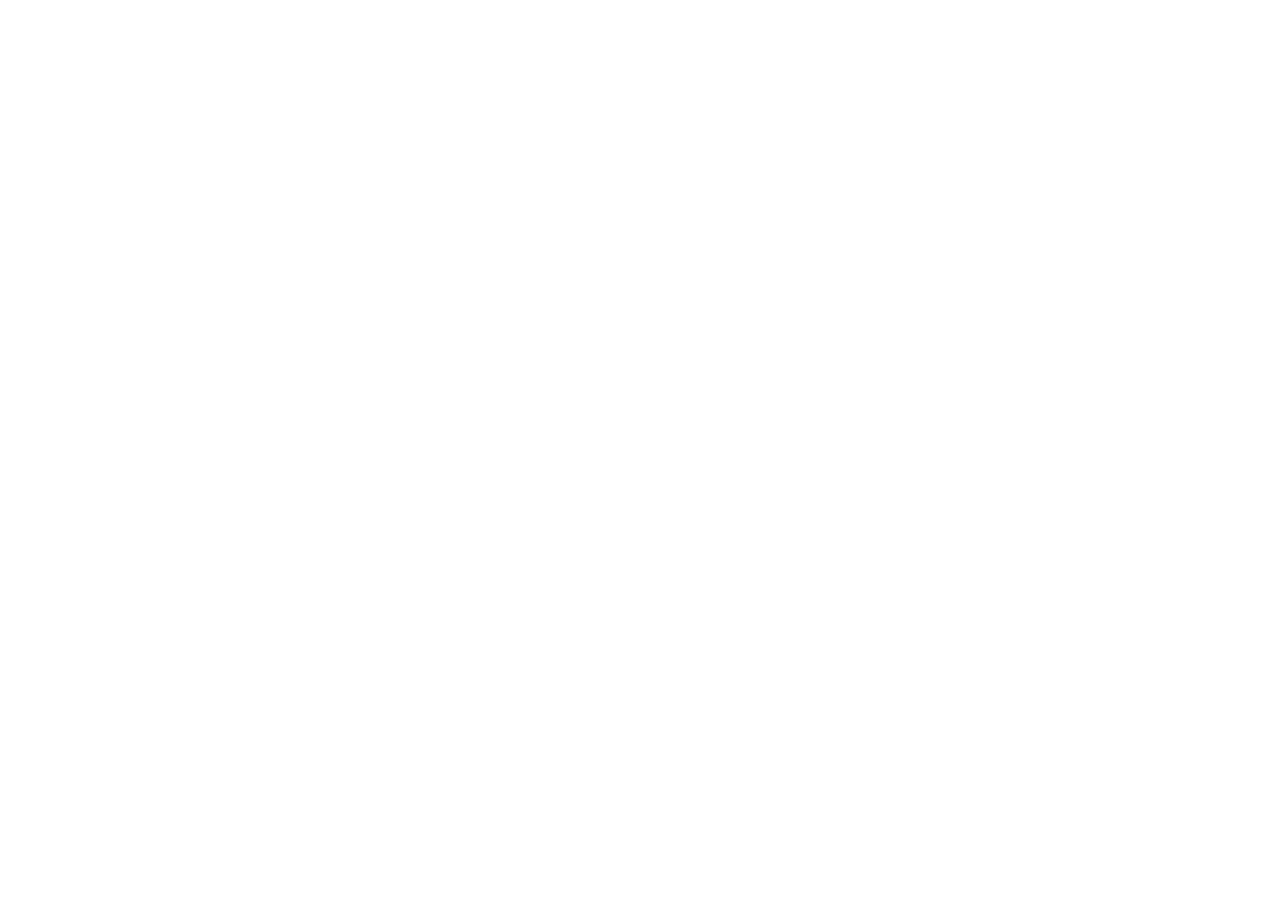
==== test/html/index.html @ 5bee93fb "init" ====
<!DOCTYPE html>
<html lang="en">
<head>
    <meta charset="UTF-8">
    <meta name="viewport" content="width=device-width, initial-scale=1.0">
    <title>index</title>
</head>
<body>
    
</body>
</html>
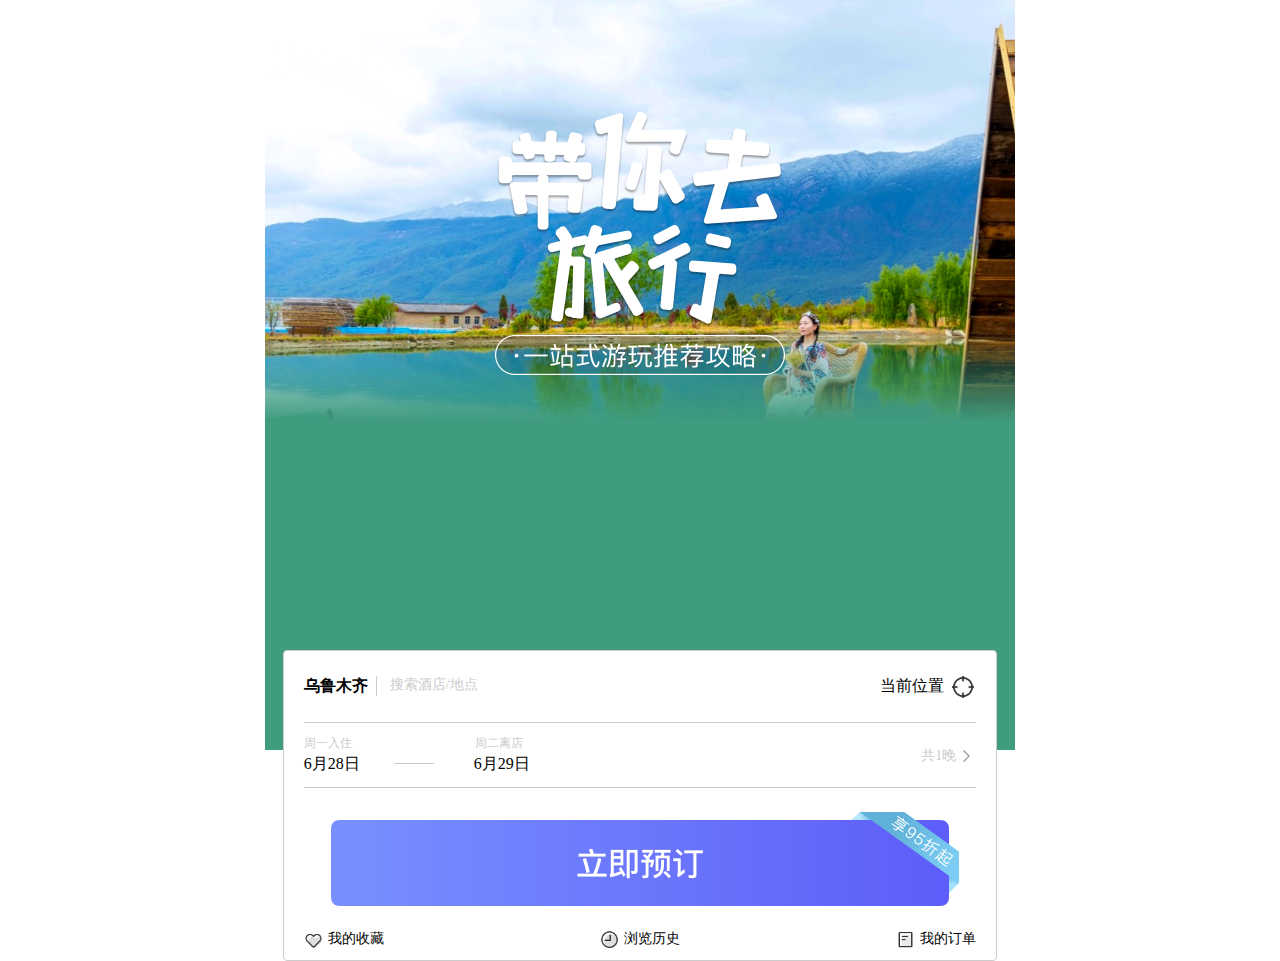
==== commit 2627a48a: "head ticket-msg" ====
--- a/test/html/index.html
+++ b/test/html/index.html
@@ -4,8 +4,45 @@
     <meta charset="UTF-8">
     <meta name="viewport" content="width=device-width, initial-scale=1.0">
     <title>index</title>
+    <link rel="stylesheet" href="../css/index.css">
 </head>
 <body>
-    
+    <div class="home-page">
+        <div class="head-bg"></div>
+        <div class="ticket-msg">
+            <div class="ticket-msg-cont">
+                <div class="search">
+                    <div class="place">乌鲁木齐</div>
+                    <span class="fengexian"></span>
+                    <div class="search-input">搜索酒店/地点</div>
+                    <div class="curren-place">当前位置</div>
+                 </div>
+                 <div class="ticket-date">
+                     <div class="into-out-note">
+                         <span>周一入住</span>
+                         <span>周二离店</span>
+                     </div>
+                     <div class="hengxian"></div>
+                     <div class="into-out-time">
+                        <div class="into-time">6月28日</div>
+                        <div class="out-time">6月29日</div>
+                     </div>
+                     <div class="total-days">共1晚</div>
+                 </div>
+                 <div class="reserve-btn">
+                    
+                 </div>
+                 <div class="bottom-menu">
+                     <div class="my-collect">我的收藏</div>
+                     <div class="my-history">浏览历史</div>
+                     <div class="my-order">我的订单</div>
+                 </div>
+            </div>
+        </div>
+
+        <div class="coupon-container">
+            <div class="coupon-note"></div>
+        </div>
+    </div>
 </body>
 </html>--- a/test/css/index.css
+++ b/test/css/index.css
@@ -0,0 +1,161 @@
+html,body{
+    margin: 0;
+    padding: 0;
+}
+.home-page{
+    width:750px;
+    margin: auto;
+}
+/* 头部背景 */
+.head-bg {
+    width: 100%;
+    height: 750px;
+    background: url(../img/File\ 2.png);
+}
+.ticket-msg{
+    position: absolute;
+    width: 750px;
+    box-shadow: #ccc;
+    top: 650px;
+    text-align: center;
+}
+/* 搜索相关*/
+.ticket-msg-cont{
+   width: 95%;
+   margin: 0 auto;
+   background: white;
+   border-radius: 4px;
+   border: 1px solid #ccc;
+}
+.search{
+    display: flex;
+    padding: 25px 0;
+    margin: 0 20px;
+    border-bottom: 1px solid #ccc;
+    position: relative;
+}
+.place{
+    font-weight: bold;
+    font-family: '微软雅黑';
+}
+.fengexian{
+    width: 1px;
+    height: 20px;
+    background: #ccc;
+    display: block;
+    margin: 0 8px;
+}
+.search-input{
+    margin: 0 5px;
+    font-size: 14px;
+    color: #ccc;
+}
+.curren-place{
+    position: absolute;
+    right: 32px;
+
+}
+.curren-place:after{
+    background:url(../img/File\ 11.png)no-repeat;
+    width: 8px;
+    height: 8px;
+    padding: 10px;
+    content: '';
+    background-size: 80%;
+    position: absolute;
+    right: -36px;
+}
+
+
+/* 入住/离开日期 */
+.ticket-date{
+    padding: 12px 0;
+    margin: 0 20px;
+    border-bottom: 1px solid #ccc;
+    position: relative;
+}
+.into-out-note{
+    color: #ccc;
+    font-size: 12px;
+    left: 0;
+    top: 12px;
+    position: absolute;
+}
+.into-out-note span{
+    padding-right: 120px;
+}
+.hengxian{
+    height: 1px;
+    width: 40px;
+    background: #ccc;
+    position: relative;
+    top: 28px;
+    left: 90px;
+}
+.into-out-time{
+    display: flex;
+    -border: 1px solid yellow;
+    margin: 18px 20px 0 0;
+}
+.into-time{
+
+}
+.out-time{
+    margin-left: 114px;
+}
+.total-days{
+    position: absolute;
+    right:20px;
+    top: 24px;
+    font-size: 14px;
+    color: #ccc;
+}
+.total-days:after{
+    background:url(../img/File\ 1.png)no-repeat;
+    width: 8px;
+    height: 8px;
+    padding: 10px;
+    content: '';
+    background-size: 55%;
+    position: absolute;
+    right: -30px;
+    top: 2px;
+
+}
+
+
+/* 预定按钮 */
+.reserve-btn{
+    background: url(../img/File\ 3.png)no-repeat;
+    width: 638px;
+    height: 130px;
+    margin: 0 auto;
+}
+
+
+/* head底部菜单栏 */
+.bottom-menu{
+    display: flex;
+    padding: 12px  0;
+    margin: 0 20px;
+    justify-content: space-between;
+    font-family: '微软雅黑';
+    font-size: 14px;
+}
+.bottom-menu div{
+    padding:0 0 0 24px;
+    background-size: 24%;
+    
+}
+.my-collect{
+    background: url(../img/File\ 13.png)no-repeat 0px 2px;
+
+}
+.my-history{
+    background: url(../img/File\ 19.png)no-repeat;
+
+}
+.my-order{
+    background: url(../img/File\ 20.png)no-repeat;
+
+}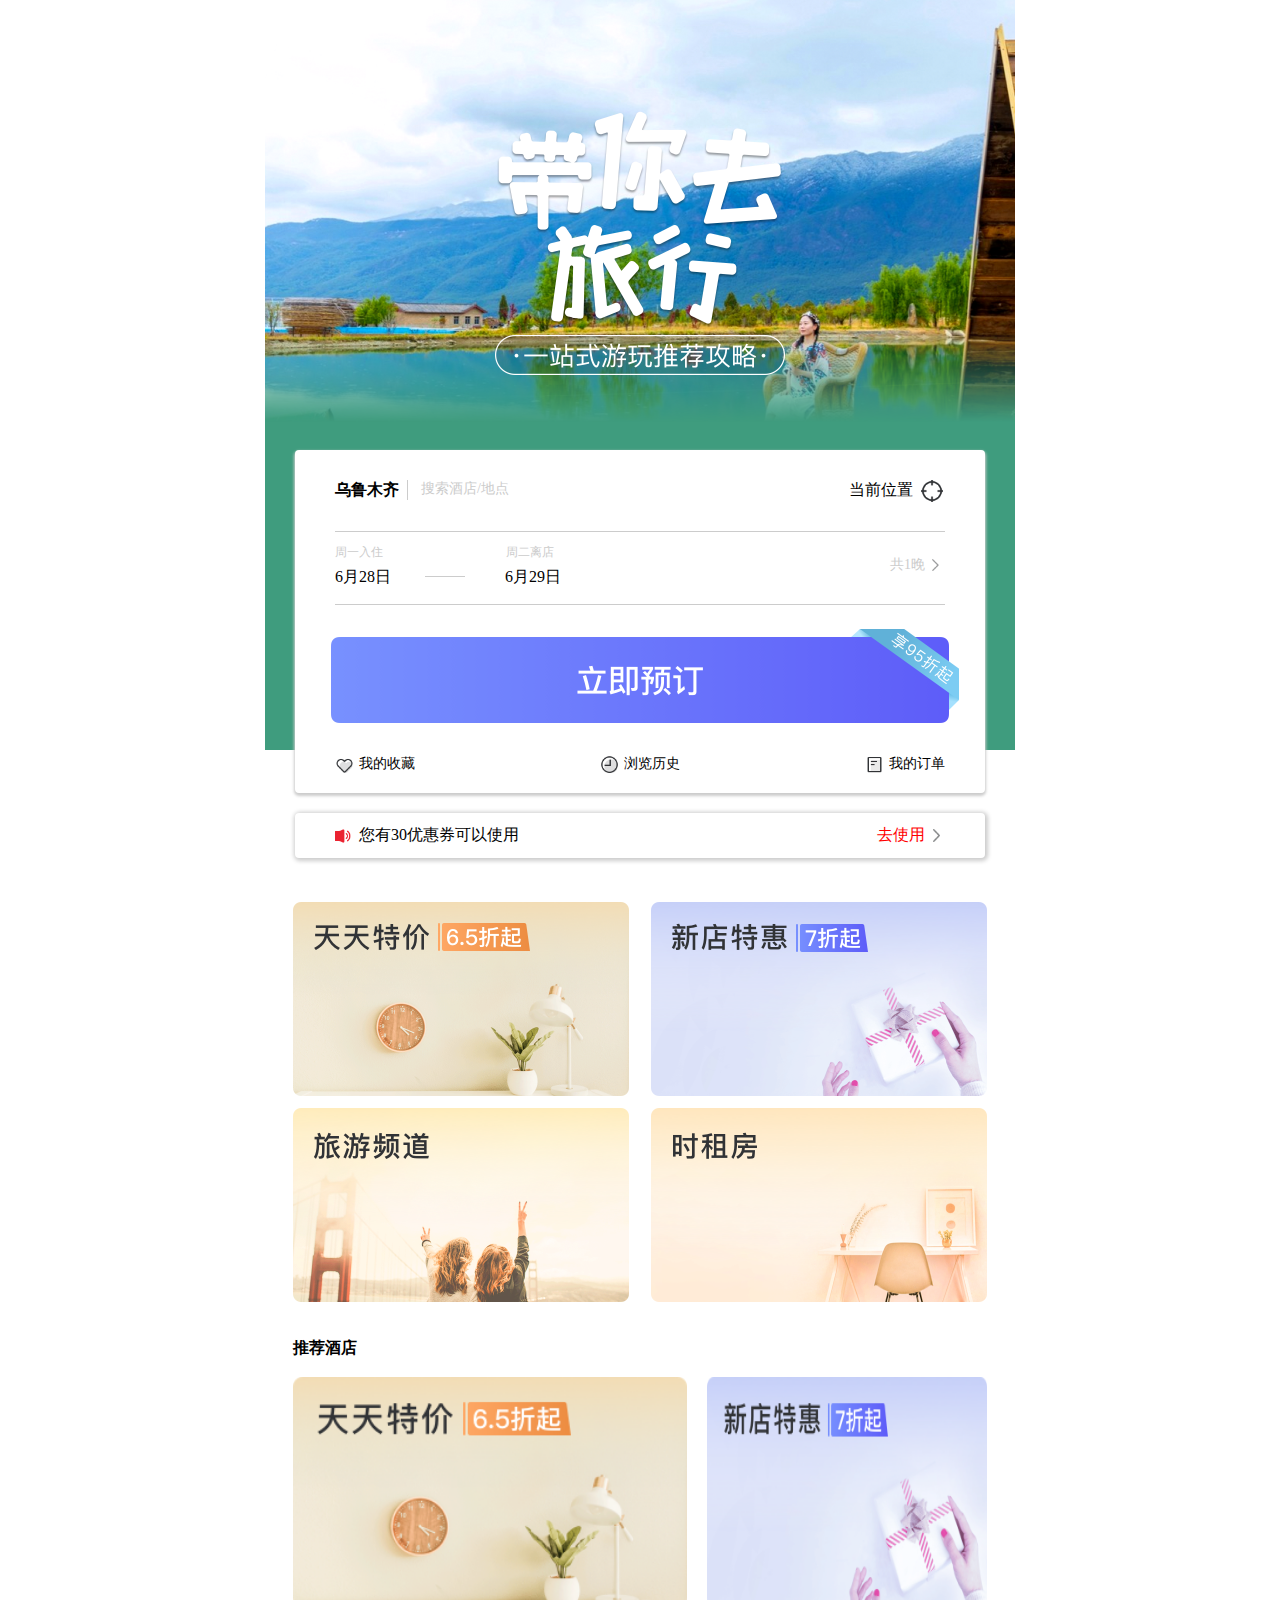
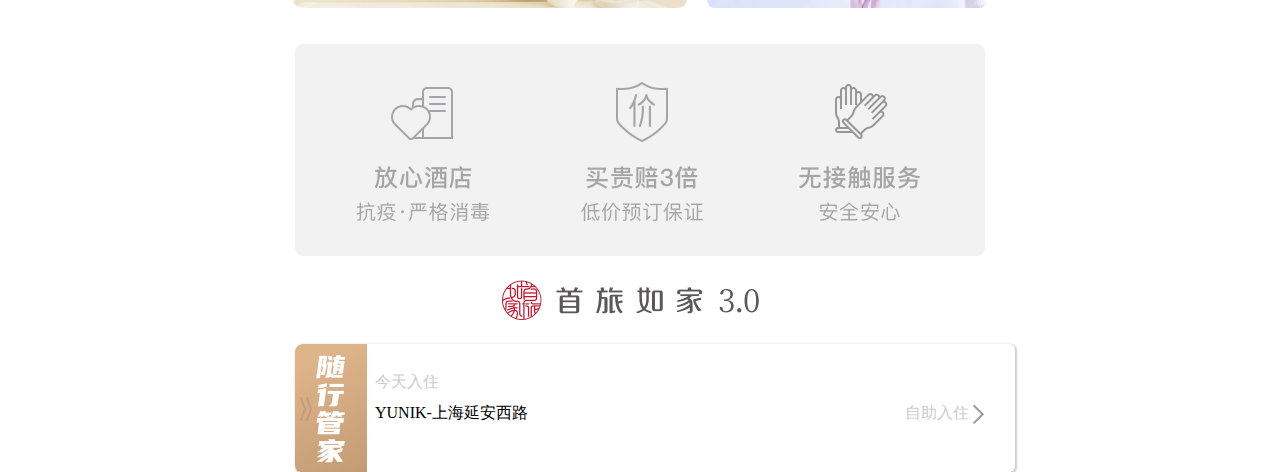
==== commit 56142cb1: "主内容" ====
--- a/test/html/index.html
+++ b/test/html/index.html
@@ -7,42 +7,88 @@
     <link rel="stylesheet" href="../css/index.css">
 </head>
 <body>
-    <div class="home-page">
-        <div class="head-bg"></div>
-        <div class="ticket-msg">
-            <div class="ticket-msg-cont">
-                <div class="search">
-                    <div class="place">乌鲁木齐</div>
-                    <span class="fengexian"></span>
-                    <div class="search-input">搜索酒店/地点</div>
-                    <div class="curren-place">当前位置</div>
-                 </div>
-                 <div class="ticket-date">
-                     <div class="into-out-note">
-                         <span>周一入住</span>
-                         <span>周二离店</span>
+    <!-- head区域 -->
+        <header class="home-page">
+            <div class="head-bg"></div>
+            <div class="ticket-msg">
+                <div class="ticket-msg-cont">
+                    <div class="search">
+                        <div class="place">乌鲁木齐</div>
+                        <span class="fengexian"></span>
+                        <div class="search-input">搜索酒店/地点</div>
+                        <div class="curren-place">当前位置</div>
                      </div>
-                     <div class="hengxian"></div>
-                     <div class="into-out-time">
-                        <div class="into-time">6月28日</div>
-                        <div class="out-time">6月29日</div>
+                     <div class="ticket-date">
+                         <div class="into-out-note">
+                             <span>周一入住</span>
+                             <span>周二离店</span>
+                         </div>
+                         <div class="hengxian"></div>
+                         <div class="into-out-time">
+                            <div class="into-time">6月28日</div>
+                            <div class="out-time">6月29日</div>
+                         </div>
+                         <div class="total-days">共1晚</div>
                      </div>
-                     <div class="total-days">共1晚</div>
-                 </div>
-                 <div class="reserve-btn">
-                    
-                 </div>
-                 <div class="bottom-menu">
-                     <div class="my-collect">我的收藏</div>
-                     <div class="my-history">浏览历史</div>
-                     <div class="my-order">我的订单</div>
-                 </div>
+                     <div class="reserve-btn">
+                        
+                     </div>
+                     <div class="bottom-menu">
+                         <div class="my-collect">我的收藏</div>
+                         <div class="my-history">浏览历史</div>
+                         <div class="my-order">我的订单</div>
+                     </div>
+                </div>
+            </div>
+    
+            <div class="coupon-container">
+                <div class="coupon-note">
+                    <div class="note">您有30优惠券可以使用</div>
+                    <div class="to-use">去使用</div>
+                </div>
+            </div>   
+        </div>
+    </header>
+<!-- 主内容区域 -->
+    <div class="container">
+        <div class="show-img">
+            <ul>
+                <li><a href="#"><img src="../img/File 10.png" alt=""></a></li>
+                <li><a href="#"><img src="../img/File 15.png" alt=""></a></li>
+                <li><a href="#"><img src="../img/File 16.png" alt=""></a></li>
+                <li><a href="#"><img src="../img/File 17.png" alt=""></a></li>
+            </ul>
+        </div>
+        <div class="show-img rcmd-hotel">
+            <div>推荐酒店</div>
+            <ul>
+                <li class="grow-pic"><a href="#"><img src="../img/File 10.png" alt=""></a></li>
+                <li class="shrink-pic"><a href="#"><img src="../img/File 15.png" alt=""></a></li>
+            </ul>
+        </div>
+
+        <div class="quality-show">
+            <ul>
+                <li><img src="../img/File 18.png" alt=""></li>
+                <li class="hotel-logo"><img src="../img/File 6.png" alt=""></li>
+            </ul>
+        </div>
+
+        <div class="manager-container">
+            <div class="manager">
+                <div>YUNIK-上海延安西路</div>
+                <div class="self-into">自助入住</div>
+                <div class="today-into">今天入住</div>
             </div>
         </div>
+    </div>
 
-        <div class="coupon-container">
-            <div class="coupon-note"></div>
-        </div>
-    </div>
+    <footer>
+        <div ></div>
+        <div ></div>
+        <div ></div>
+        <div ></div>
+    </footer>
+    
 </body>
 </html>--- a/test/css/index.css
+++ b/test/css/index.css
@@ -1,8 +1,15 @@
-html,body{
+html,body,ul,li,a,img{
     margin: 0;
     padding: 0;
-}
-.home-page{
+    list-style: none;
+    text-decoration: none;
+    
+}
+/* 公用代码 */
+.search,  .ticket-date, .bottom-menu{
+    margin: 0 40px;
+}
+.home-page, .container{
     width:750px;
     margin: auto;
 }
@@ -13,24 +20,21 @@
     background: url(../img/File\ 2.png);
 }
 .ticket-msg{
-    position: absolute;
     width: 750px;
     box-shadow: #ccc;
-    top: 650px;
-    text-align: center;
+    margin-top: -300px;
 }
 /* 搜索相关*/
 .ticket-msg-cont{
-   width: 95%;
+   width: 92%;
    margin: 0 auto;
    background: white;
    border-radius: 4px;
-   border: 1px solid #ccc;
+   box-shadow: 0px 2px 3px 1px #ccc;
 }
 .search{
     display: flex;
-    padding: 25px 0;
-    margin: 0 20px;
+    padding: 30px 0;
     border-bottom: 1px solid #ccc;
     position: relative;
 }
@@ -69,8 +73,7 @@
 
 /* 入住/离开日期 */
 .ticket-date{
-    padding: 12px 0;
-    margin: 0 20px;
+    padding: 16px 0;
     border-bottom: 1px solid #ccc;
     position: relative;
 }
@@ -130,14 +133,14 @@
     width: 638px;
     height: 130px;
     margin: 0 auto;
+    cursor: pointer;
 }
 
 
 /* head底部菜单栏 */
 .bottom-menu{
     display: flex;
-    padding: 12px  0;
-    margin: 0 20px;
+    padding: 20px  0;
     justify-content: space-between;
     font-family: '微软雅黑';
     font-size: 14px;
@@ -158,4 +161,125 @@
 .my-order{
     background: url(../img/File\ 20.png)no-repeat;
 
+}
+
+
+/* 优惠券提示 */
+.coupon-container{
+    margin: 20px auto;
+    width: 92%;
+    background: white;
+    border-radius: 4px;
+    box-shadow: 1px 1px 4px 2px #ccc;
+}
+.coupon-note{
+    display: flex;
+    padding: 12px 0;
+    margin: 0px 40px;
+    justify-content: space-between;
+   
+
+}
+.note{
+    background: url(../img/File\ 5.png)no-repeat -2px 2px;
+    background-size: 10%;
+    padding-left: 24px;
+}
+.to-use{
+    color: red;
+    background: url(../img/File\ 4.png)no-repeat 80px 4px;
+    padding-left: 24px;
+    background-size: 8%;
+    padding-right: 20px;
+}
+
+
+/* 图片展示区域 */
+.container{
+    
+}
+.show-img{
+    padding: 16px 28px;
+}
+
+.show-img ul{
+    display: flex;
+    flex-wrap: wrap;
+    justify-content: space-between;
+    
+}
+.show-img ul li{
+    margin-top: 8px;
+}
+.show-img img{
+    
+}
+
+.rcmd-hotel ul {
+   display: flex;
+   margin-left: -20px;
+   margin-top: 10px;
+}
+.rcmd-hotel ul li{
+    width: 280px;
+    margin-left: 20px;   
+}
+.rcmd-hotel img{
+    width: 100%;
+    height: 100%;
+    
+}
+.rcmd-hotel div{
+    font-weight:bold;
+}
+
+.grow-pic {flex-grow: 1;}
+.shrink-pic {width: 100%;}
+
+.quality-show{
+   width: 750px;
+}
+.quality-show ul{
+    
+    width: 92%;
+    margin: 20px auto;
+}
+.quality-show ul li{
+    
+}
+.hotel-logo{
+    margin: 20px auto;
+    width: 40%;
+}
+
+/* 页尾动态信息 */
+
+
+.manager-container{
+    background: url(../img/File\ 24.png)no-repeat;
+    box-shadow: 1px 1px 2px 1px #ccc;
+    border-radius: 6px;
+   padding: 48px 30px;
+   margin-left: 30px;
+}
+.manager{
+    display: flex;
+    justify-content: space-between ;
+    flex-wrap: wrap-reverse;
+    margin-left: 50px;
+    margin-top: -20px;
+}
+.manager div{  
+    
+}
+.today-into{
+    padding-bottom: 10px;
+    width: 80%;
+    color: #ccc;
+    
+}
+.self-into{
+    background: url(../img/File\ 1.png)no-repeat 60px 0;
+    color: #ccc;
+    padding-right: 16px;
 }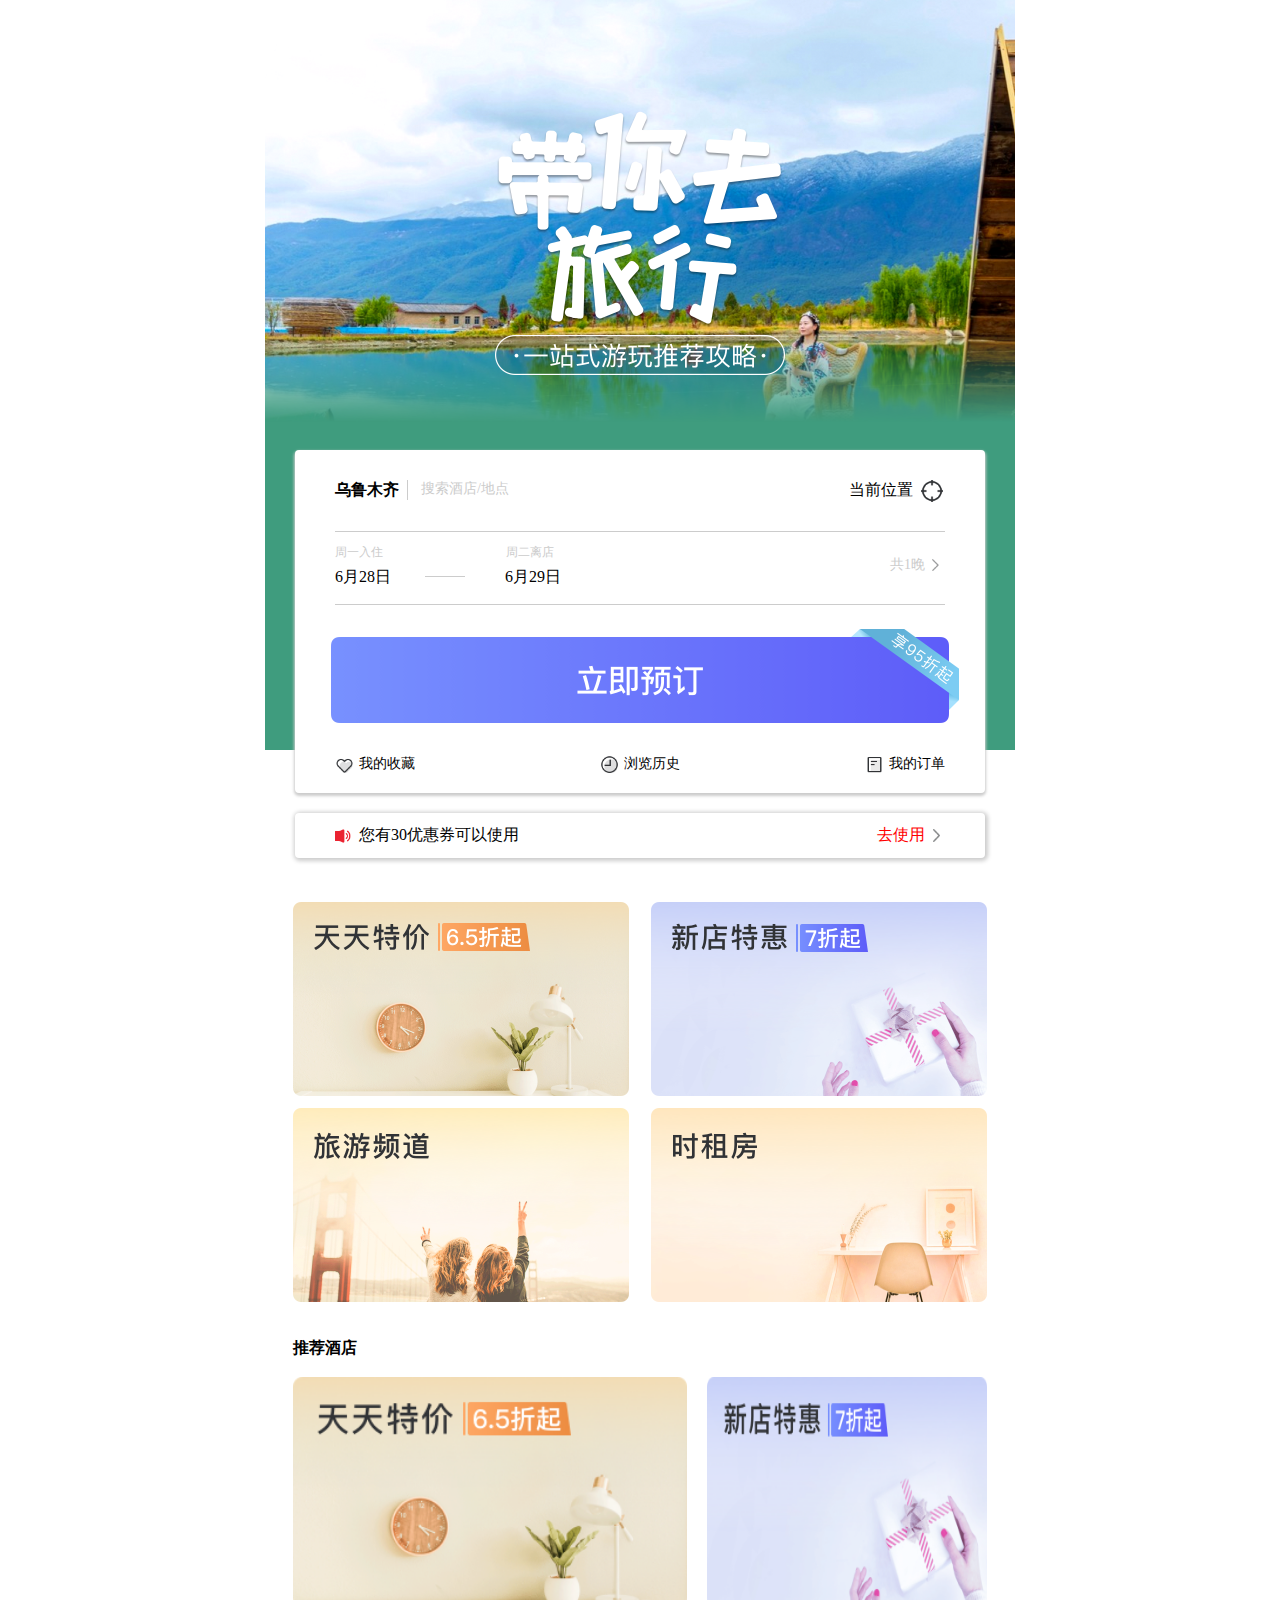
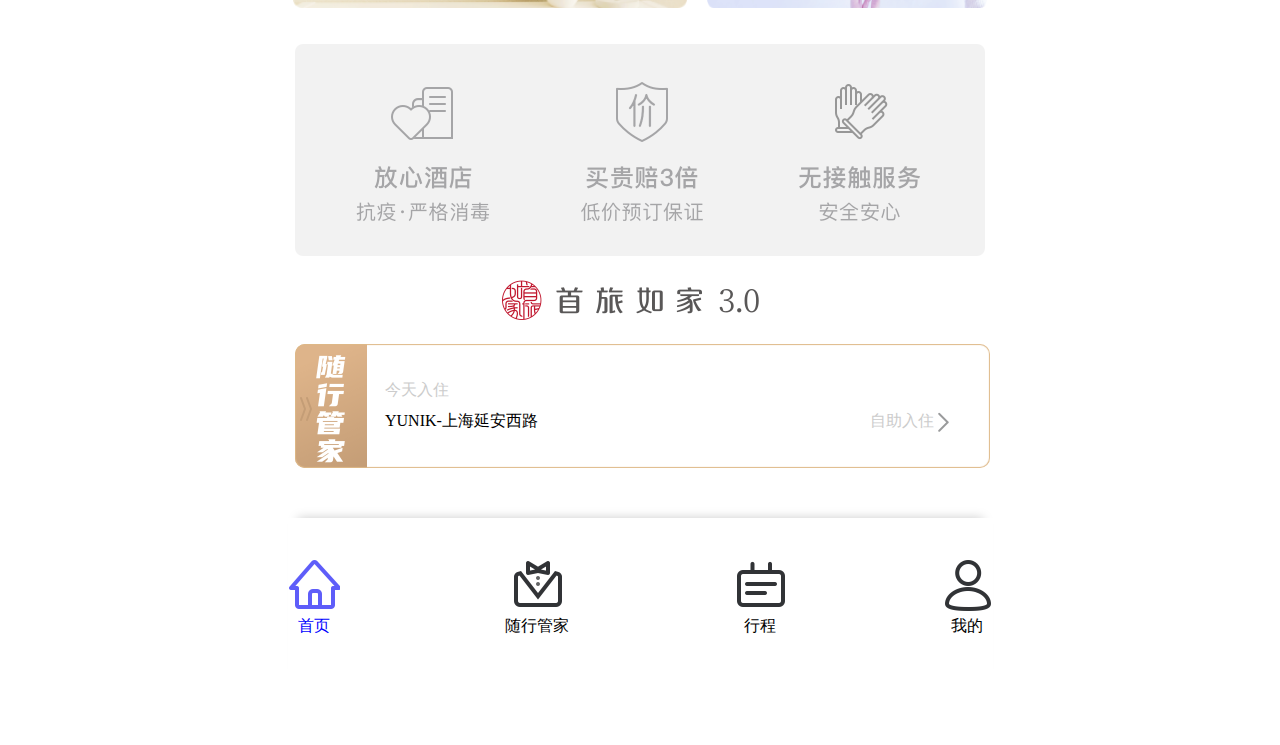
==== commit 1e829832: "footer-menu" ====
--- a/test/html/index.html
+++ b/test/html/index.html
@@ -84,10 +84,23 @@
     </div>
 
     <footer>
-        <div ></div>
-        <div ></div>
-        <div ></div>
-        <div ></div>
+        <div class="footer-menu">
+            <!-- <div class="footer-menu-bg">
+                <ul>
+                    <li><a href="#"><img src="../img/File 25.png" alt=""></a></li>
+                    <li><a href="#"><img src="../img/File 23.png" alt=""></a></li>
+                    <li><a href="#"><img src="../img/File 22.png" alt=""></a></li>
+                    <li><a href="#"><img src="../img/File 12.png" alt=""></a></li>
+                </ul>
+            </div> -->
+            <div class="footer-menu-txt">
+                <div class="active">首页</div>
+                <div class="guanjia">随行管家</div>
+                <div class="xingcheng">行程</div>
+                <div class="my">我的</div>
+            </div>
+
+    </div>
     </footer>
     
 </body>
--- a/test/css/index.css
+++ b/test/css/index.css
@@ -9,7 +9,7 @@
 .search,  .ticket-date, .bottom-menu{
     margin: 0 40px;
 }
-.home-page, .container{
+.home-page, .container, .footer-menu{
     width:750px;
     margin: auto;
 }
@@ -256,18 +256,19 @@
 
 
 .manager-container{
-    background: url(../img/File\ 24.png)no-repeat;
-    box-shadow: 1px 1px 2px 1px #ccc;
-    border-radius: 6px;
-   padding: 48px 30px;
+    background: url(../img/File\ 24.png)no-repeat 0 0;
+    box-shadow: 0px 0px 1px 1px#DEB887 inset;
+    border-radius: 10px;
+   padding: 36px 40px;
+   overflow: hidden;
    margin-left: 30px;
+   width: 82%;
 }
 .manager{
     display: flex;
     justify-content: space-between ;
     flex-wrap: wrap-reverse;
     margin-left: 50px;
-    margin-top: -20px;
 }
 .manager div{  
     
@@ -282,4 +283,54 @@
     background: url(../img/File\ 1.png)no-repeat 60px 0;
     color: #ccc;
     padding-right: 16px;
+}
+
+/* 底部菜单 */
+
+.footer-menu{
+}
+
+.footer-menu-bg{
+    margin: 0 auto;
+}
+.footer-menu-bg ul{
+    display: flex;
+    justify-content: space-between;
+}
+.footer-menu-bg li{
+    justify-content: space-between;
+}
+.footer-menu-bg img{
+
+    margin-left: 20px;
+}
+
+.footer-menu-txt{
+    display: flex;
+    justify-content: space-between;
+    margin: 50px auto;
+    width: 94%;
+    padding-top: 40px;
+  box-shadow: 0px -10px 10px -10px  #ccc ;
+}
+
+.active, .guanjia, .xingcheng, .my{
+    padding: 58px 10px;
+
+}
+.active{
+    color: blue;
+    background: url(../img/File\ 25.png)no-repeat ;
+    
+}
+.guanjia{
+    background: url(../img/File\ 23.png)no-repeat 16px 0px;
+    
+}
+.xingcheng{
+    
+    background: url(../img/File\ 22.png)no-repeat;
+}
+.my{
+    background: url(../img/File\ 12.png)no-repeat;
 }